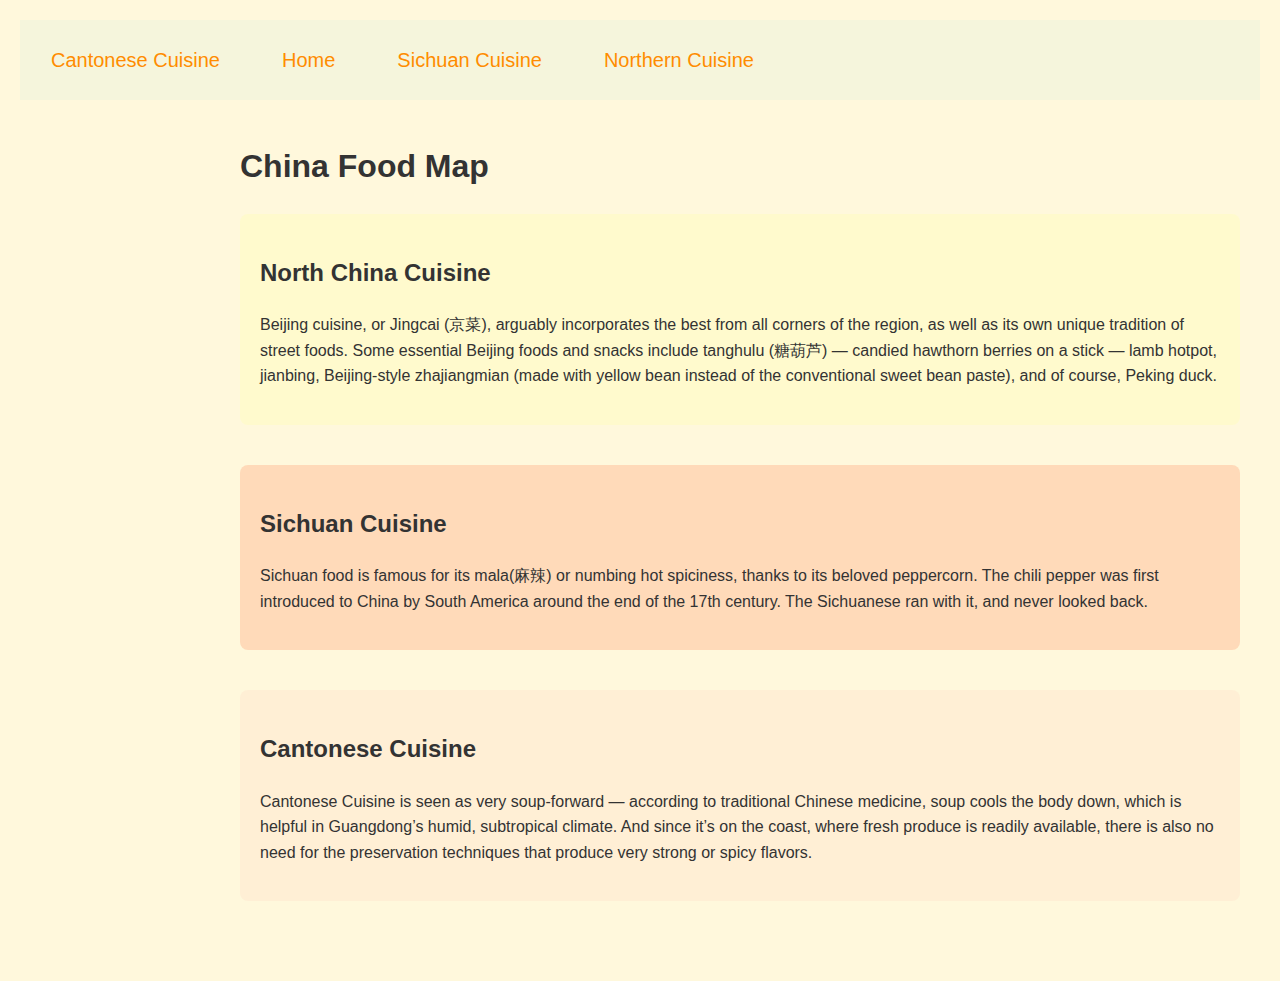
==== index.html @ 4940bdaf "Rename home.html to index.html" ====
<!DOCTYPE html>
<html lang="en">
<head>
    <meta charset="UTF-8">
    <title>China Food Map</title>
    <meta name="viewport" content="width=device-width, initial-scale=1">
    <link href="styles.css" rel="stylesheet">

</head>
<body>
<section class="home-content">
<div class="menu">
    <a href="cantonese.html">Cantonese Cuisine</a>
    <a href="home.html">Home</a>
    <a href="sichuan.html">Sichuan Cuisine</a>
    <a href="north_china.html">Northern Cuisine</a>
</div>

<main>
    <h1>China Food Map</h1>

    <section class="beijing">
        <h2>North China Cuisine</h2>
        <p>Beijing cuisine, or Jingcai (京菜), arguably incorporates the best from all corners of the region, as well as its own unique tradition of street foods. Some essential Beijing foods and snacks include tanghulu (糖葫芦) — candied hawthorn berries on a stick — lamb hotpot, jianbing, Beijing-style zhajiangmian (made with yellow bean instead of the conventional sweet bean paste), and of course, Peking duck.</p>
    </section>

    <section class="sichuan">
        <h2>Sichuan Cuisine</h2>
        <p>Sichuan food is famous for its mala(麻辣) or numbing hot spiciness, thanks to its beloved peppercorn. The chili pepper was first introduced to China by South America around the end of the 17th century. The Sichuanese ran with it, and never looked back.</p>
    </section>
    <section class="cantonese">
        <h2>Cantonese Cuisine</h2>
        <p>Cantonese Cuisine is seen as very soup-forward — according to traditional Chinese medicine, soup cools the body down, which is helpful in Guangdong’s humid, subtropical climate. And since it’s on the coast, where fresh produce is readily available, there is also no need for the preservation techniques that produce very strong or spicy flavors.</p>
    </section>
</main>
</section>
</body>
</html
---- styles.css ----
/* styles.css */

body {
    background-color: Cornsilk;
    font-family: 'Verdana', sans-serif;
    color: #333;
    margin: 0;
    padding: 20px; /* Added padding for overall page content */
    line-height: 1.6;
}

.menu {
    text-align: center;
    background-color: #f4f4f4;
    padding: 10px 0;
}

.menu a {
    color: #333;
    text-decoration: none;
    margin: 0 15px;
    padding: 5px 10px; /* Added padding for better touch target size */
    display: inline-block; /* To enable padding effect */
}

.content {
    padding: 20px;
    text-align: center;
}

img {
    max-width: 100%; /* Ensures images are responsive */
    height: auto;
    display: block;
    margin: 20px auto; /* Centers the image and adds vertical space */
}

footer {
    background-color: #f4f4f4;
    color: #333;
    text-align: center;
    padding: 10px;
    position: relative; /* Changed from fixed to relative for natural flow */
    width: 100%;
    bottom: 0;
    margin-top: 20px; /* Adds space before the footer */
}

/* Adding a serif font to at least one element */
h1 {
    font-family: 'Georgia', serif; /* Example of changing font to a serif with "serif" as a fallback */
}

/* Ensuring navigation section is distinct */
nav.menu {
    background-color: #e2e2e2; /* Slightly lighter for distinction */
    box-shadow: 0 2px 4px rgba(0,0,0,0.1); /* Adds subtle shadow for depth */
}

/* Additional styles for specificity and aesthetics */
.menu a:hover {
    background-color: #d3d3d3; /* Hover effect for navigation links */
    border-radius: 5px; /* Rounded corners for links on hover */
}


.home-content {
    body {
    display: flex;
    flex-direction: column;
    margin: 20px;
    padding: 20px;
    background-color: #FAFAD2;
    font-family: 'Roboto', sans-serif;
}

main {
    flex-grow: 1;
    padding: 20px;
}

img {
    max-width: 100%;
    height: auto;
    border-radius: 8px;
}

section {
    margin-bottom: 40px;
    padding: 20px;
    border-radius: 8px;
    background-color: #f0f0f0;
}

h1 {
    font-family: 'Noto Sans', sans-serif;
}

h2 {
    font-family: 'Ubuntu', sans-serif;
    color: #333;
}

p {
    font-family: 'Open Sans', sans-serif;
    line-height: 1.6;
}

/* Unique section styles */
.cantonese { background-color: #FFEFD5; }
.beijing { background-color: #FFFACD; }
.shandong { background-color: #B0E0E6; }
.sichuan { background-color: #FFDAB9; }

@media (min-width: 600px) {
    body {
        flex-direction: row;
    }
    .menu {
        position: sticky;
        top: 0;
        background-color: Beige;
        padding: 10px 0;
        color: white;
        margin: 0 auto;
        overflow: hidden;
    }
    .menu a {
        float: left;
        color: darkorange;
        text-align: center;
        padding: 14px 16px;
        text-decoration: none;
        font-size: 20px;
    }
    main {
        margin-left: 200px;
    }
}
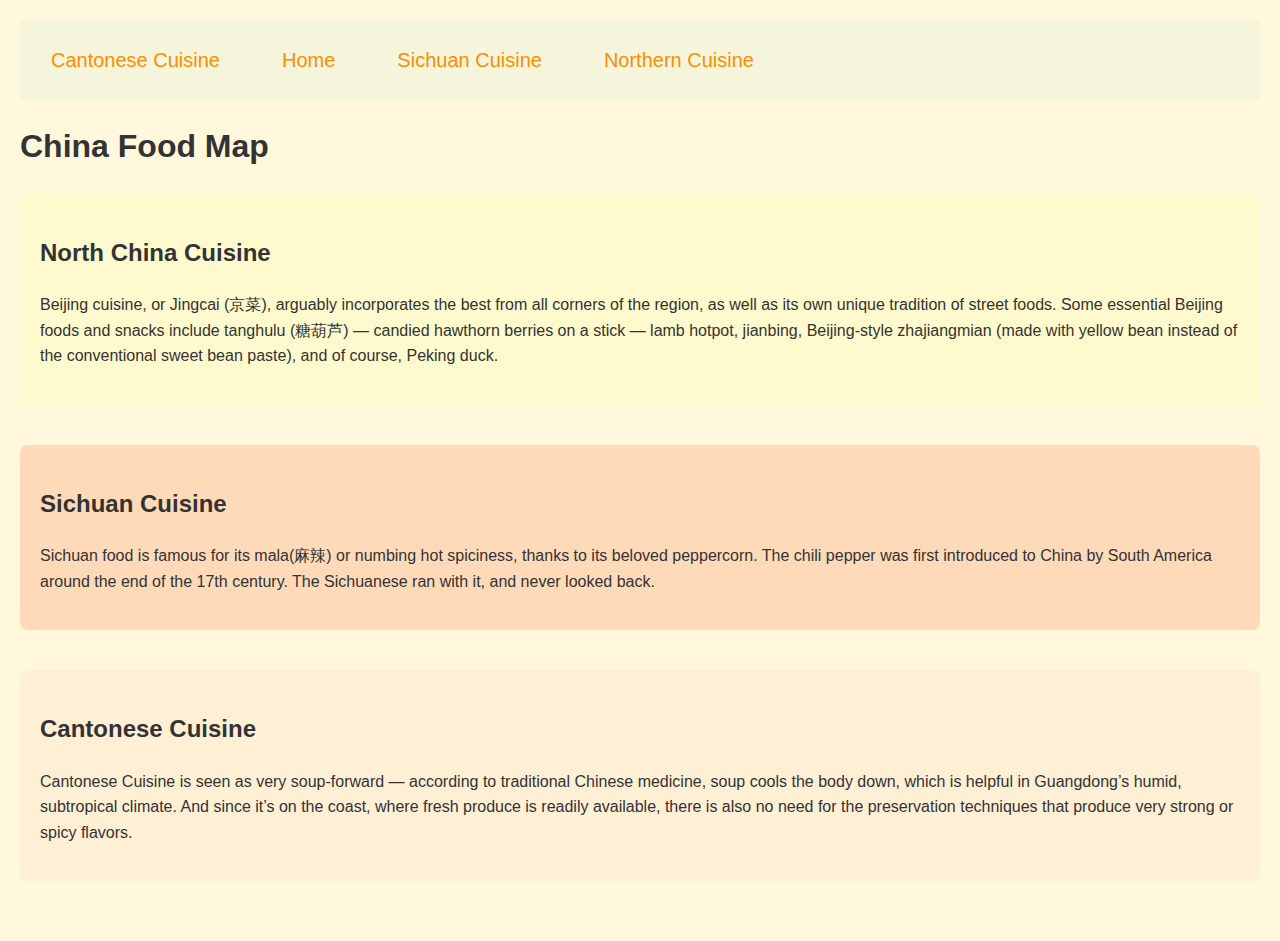
==== commit 5fd8a263: "Update index.html" ====
--- a/index.html
+++ b/index.html
@@ -17,7 +17,6 @@
     <a href="north_china.html">Northern Cuisine</a>
 </div>
 
-<main>
     <h1>China Food Map</h1>
 
     <section class="beijing">
@@ -36,4 +35,4 @@
 </main>
 </section>
 </body>
-</html
+</html>
